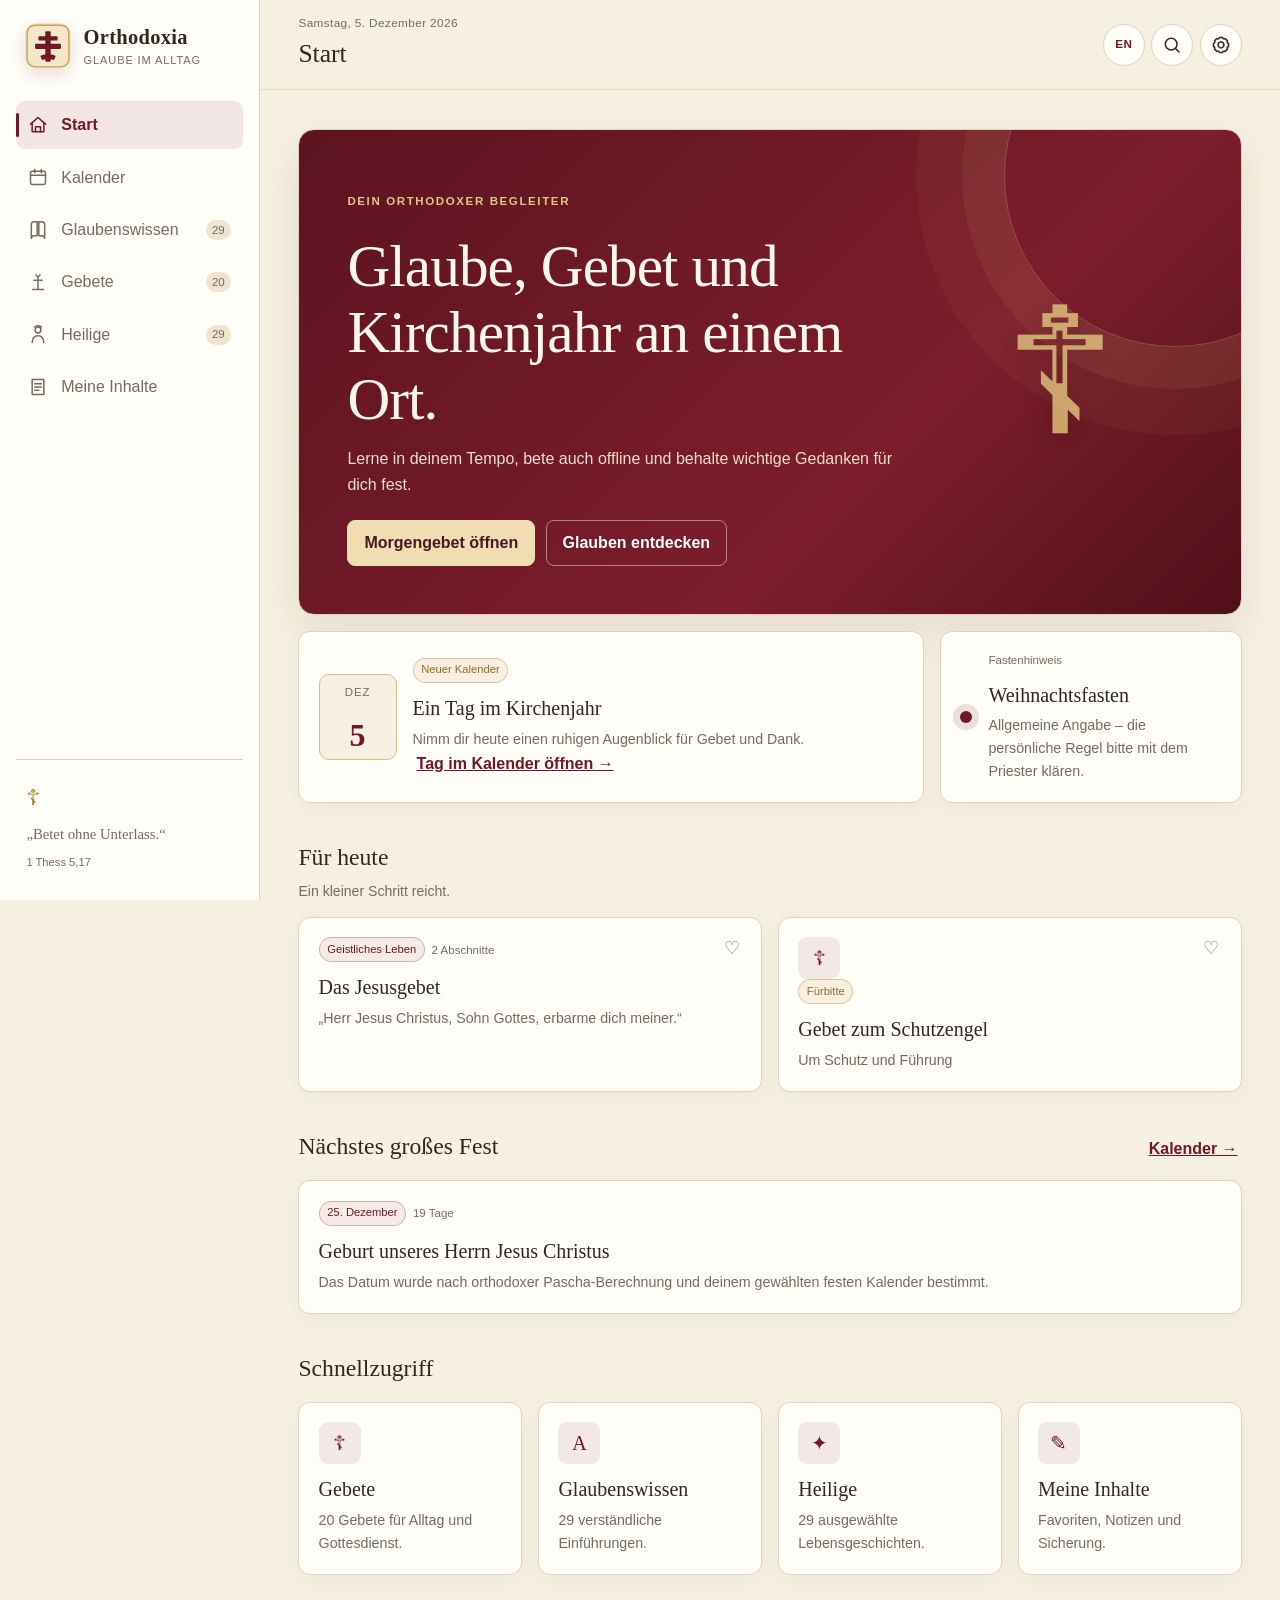
==== index.html @ 467b4af4 "Add files via upload" ====
<!doctype html>
<html lang="de" data-theme="light">
  <head>
    <meta charset="UTF-8" />
    <meta name="viewport" content="width=device-width, initial-scale=1, viewport-fit=cover" />
    <meta name="theme-color" content="#6f1827" />
    <meta name="description" content="Orthodoxia – Gebete, Glaubenswissen, Heilige und orthodoxer Kalender auf Deutsch und Englisch." />
    <meta property="og:type" content="website" />
    <meta property="og:title" content="Orthodoxia" />
    <meta property="og:description" content="Glaube, Gebet und Kirchenjahr – auf Deutsch und Englisch." />
    <meta property="og:image" content="./og.png" />
    <meta name="twitter:card" content="summary_large_image" />
    <meta name="twitter:title" content="Orthodoxia" />
    <meta name="twitter:description" content="Glaube, Gebet und Kirchenjahr – auf Deutsch und Englisch." />
    <meta name="twitter:image" content="./og.png" />
    <meta name="apple-mobile-web-app-capable" content="yes" />
    <meta name="apple-mobile-web-app-status-bar-style" content="default" />
    <meta name="apple-mobile-web-app-title" content="Orthodoxia" />
    <meta name="format-detection" content="telephone=no" />
    <title>Orthodoxia</title>
    <link rel="manifest" href="./manifest.webmanifest" />
    <link rel="icon" href="./icons/icon.svg" type="image/svg+xml" />
    <link rel="apple-touch-icon" href="./icons/apple-touch-icon.png" />
    <link rel="stylesheet" href="./css/style.css" />
  </head>
  <body>
    <a class="skip-link" href="#main-content">Zum Inhalt springen</a>

    <div class="app-shell">
      <aside class="sidebar" aria-label="Hauptnavigation">
        <a class="brand" href="#home" aria-label="Orthodoxia – Startseite">
          <img src="./icons/icon.svg" alt="" width="46" height="46" />
          <span><strong>Orthodoxia</strong><small data-i18n="brandSubtitle">Glaube im Alltag</small></span>
        </a>
        <nav class="side-nav" id="side-nav"></nav>
        <div class="sidebar-verse">
          <span class="ornament" aria-hidden="true">☦</span>
          <p data-i18n="sidebarQuote">„Betet ohne Unterlass.“</p>
          <small>1 Thess 5,17</small>
        </div>
      </aside>

      <div class="page-column">
        <header class="topbar">
          <button class="icon-button mobile-menu" id="mobile-menu" type="button" aria-label="Menü öffnen" aria-controls="mobile-drawer" aria-expanded="false">
            <span></span><span></span><span></span>
          </button>
          <div class="topbar-title">
            <p id="today-line"></p>
            <h1 id="page-title">Orthodoxia</h1>
          </div>
          <div class="topbar-actions">
            <button class="language-button" id="language-toggle" type="button" aria-label="Sprache wechseln">EN</button>
            <button class="icon-button" id="search-button" type="button" aria-label="Suche öffnen">
              <svg viewBox="0 0 24 24" aria-hidden="true"><circle cx="11" cy="11" r="7"></circle><path d="m16.5 16.5 4 4"></path></svg>
            </button>
            <button class="icon-button" id="settings-button" type="button" aria-label="Einstellungen öffnen">
              <svg viewBox="0 0 24 24" aria-hidden="true"><path d="M12 15.5a3.5 3.5 0 1 0 0-7 3.5 3.5 0 0 0 0 7Z"></path><path d="M19.4 15a1.7 1.7 0 0 0 .34 1.88l.06.06-2.83 2.83-.06-.06a1.7 1.7 0 0 0-1.88-.34 1.7 1.7 0 0 0-1.03 1.56V21h-4v-.07A1.7 1.7 0 0 0 8.95 19.4a1.7 1.7 0 0 0-1.88.34l-.06.06-2.83-2.83.06-.06A1.7 1.7 0 0 0 4.58 15 1.7 1.7 0 0 0 3.03 14H3v-4h.07A1.7 1.7 0 0 0 4.6 8.95a1.7 1.7 0 0 0-.34-1.88l-.06-.06 2.83-2.83.06.06A1.7 1.7 0 0 0 9 4.58 1.7 1.7 0 0 0 10 3.03V3h4v.07A1.7 1.7 0 0 0 15.05 4.6a1.7 1.7 0 0 0 1.88-.34l.06-.06 2.83 2.83-.06.06A1.7 1.7 0 0 0 19.42 9 1.7 1.7 0 0 0 20.97 10H21v4h-.07A1.7 1.7 0 0 0 19.4 15Z"></path></svg>
            </button>
          </div>
        </header>

        <main id="main-content" tabindex="-1"></main>

        <nav class="bottom-nav" id="bottom-nav" aria-label="Mobile Navigation"></nav>
      </div>
    </div>

    <div class="drawer-backdrop" id="drawer-backdrop" hidden></div>
    <aside class="mobile-drawer" id="mobile-drawer" aria-label="Menü" aria-hidden="true">
      <div class="drawer-head">
        <a class="brand" href="#home"><img src="./icons/icon.svg" alt="" width="42" height="42" /><strong>Orthodoxia</strong></a>
        <button class="icon-button" id="drawer-close" type="button" aria-label="Menü schließen">×</button>
      </div>
      <nav id="drawer-nav"></nav>
      <p class="drawer-note" data-i18n="localOnly">Favoriten und Notizen bleiben ausschließlich auf diesem Gerät.</p>
    </aside>

    <dialog class="content-dialog" id="content-dialog">
      <form method="dialog"><button class="dialog-close" aria-label="Schließen">×</button></form>
      <article id="dialog-content"></article>
    </dialog>

    <dialog class="search-dialog" id="search-dialog">
      <div class="search-head">
        <svg viewBox="0 0 24 24" aria-hidden="true"><circle cx="11" cy="11" r="7"></circle><path d="m16.5 16.5 4 4"></path></svg>
        <input id="global-search" type="search" autocomplete="off" placeholder="Alles durchsuchen …" aria-label="Alles durchsuchen" />
        <form method="dialog"><button type="submit" data-i18n="close">Schließen</button></form>
      </div>
      <div id="search-results" class="search-results"></div>
    </dialog>

    <dialog class="settings-dialog" id="settings-dialog">
      <form method="dialog"><button class="dialog-close" aria-label="Schließen">×</button></form>
      <div id="settings-content"></div>
    </dialog>

    <div class="toast" id="toast" role="status" aria-live="polite"></div>

    <script src="./js/content.js"></script>
    <script src="./js/prayers.js"></script>
    <script src="./js/saints.js"></script>
    <script src="./js/calendar.js"></script>
    <script src="./js/app-core.js"></script>
    <script src="./js/views.js"></script>
    <script src="./js/app.js"></script>
  </body>
</html>
---- css/style.css ----
:root {
  --wine: #701827;
  --wine-dark: #4d101b;
  --gold: #aa8130;
  --gold-soft: #d6bf86;
  --ink: #30271f;
  --muted: #776b5f;
  --paper: #f6f0e2;
  --paper-deep: #eee4cf;
  --surface: #fffdf8;
  --line: #ded2bb;
  --success: #4f6b47;
  --shadow: 0 16px 42px rgba(62, 37, 24, 0.09);
  --serif: Georgia, "Times New Roman", serif;
  --sans: -apple-system, BlinkMacSystemFont, "Segoe UI", Arial, sans-serif;
  --text-scale: 1;
  color-scheme: light;
}

html[data-theme="dark"] {
  --ink: #f2e9d9;
  --muted: #c0b4a4;
  --paper: #1c1816;
  --paper-deep: #28211d;
  --surface: #241e1a;
  --line: #493c34;
  --gold-soft: #8e713b;
  --shadow: 0 18px 46px rgba(0, 0, 0, 0.28);
  color-scheme: dark;
}

* { box-sizing: border-box; }
html { scroll-behavior: smooth; background: var(--paper); font-size: calc(16px * var(--text-scale)); }
body { margin: 0; min-width: 320px; background: var(--paper); color: var(--ink); font-family: var(--sans); line-height: 1.6; }
button, input, select, textarea { font: inherit; }
button { color: inherit; }
a { color: inherit; }
img { display: block; max-width: 100%; }
svg { fill: none; stroke: currentColor; stroke-linecap: round; stroke-linejoin: round; stroke-width: 1.8; }

.skip-link { position: fixed; left: 1rem; top: -5rem; z-index: 200; padding: .7rem 1rem; border-radius: .5rem; background: var(--wine); color: #fff; transition: top .2s; }
.skip-link:focus { top: 1rem; }

.app-shell { min-height: 100vh; }
.sidebar { position: fixed; inset: 0 auto 0 0; z-index: 20; display: flex; width: 260px; flex-direction: column; border-right: 1px solid var(--line); background: var(--surface); padding: 1.45rem 1rem; }
.brand { display: flex; align-items: center; gap: .8rem; padding: 0 .55rem; color: var(--ink); text-decoration: none; }
.brand img { flex: 0 0 auto; border-radius: 12px; box-shadow: 0 5px 16px rgba(86, 34, 34, .15); }
.brand span { display: grid; line-height: 1.1; }
.brand strong { font-family: var(--serif); font-size: 1.28rem; letter-spacing: .015em; }
.brand small { margin-top: .3rem; color: var(--muted); font-size: .69rem; letter-spacing: .08em; text-transform: uppercase; }

.side-nav { display: grid; gap: .32rem; margin-top: 2rem; }
.nav-link { position: relative; display: flex; min-height: 46px; align-items: center; gap: .8rem; border: 0; border-radius: 9px; background: transparent; color: var(--muted); cursor: pointer; padding: .68rem .78rem; text-align: left; text-decoration: none; transition: background .18s, color .18s; }
.nav-link svg { width: 20px; height: 20px; }
.nav-link:hover { background: var(--paper); color: var(--ink); }
.nav-link.active { background: color-mix(in srgb, var(--wine) 10%, var(--surface)); color: var(--wine); font-weight: 700; }
html[data-theme="dark"] .nav-link.active { color: #e5b3bb; }
.nav-link.active::before { position: absolute; left: 0; width: 3px; height: 24px; border-radius: 99px; background: var(--wine); content: ""; }
.nav-count { margin-left: auto; min-width: 1.45rem; border-radius: 99px; background: var(--paper-deep); padding: .05rem .36rem; color: var(--muted); font-size: .72rem; text-align: center; }
.sidebar-verse { margin-top: auto; border-top: 1px solid var(--line); padding: 1.3rem .65rem .2rem; color: var(--muted); }
.sidebar-verse .ornament { color: var(--gold); font-size: 1.35rem; }
.sidebar-verse p { margin: .45rem 0 .1rem; font-family: var(--serif); font-size: .92rem; }
.sidebar-verse small { font-size: .7rem; }

.page-column { min-height: 100vh; margin-left: 260px; }
.topbar { position: sticky; top: 0; z-index: 12; display: flex; min-height: 78px; align-items: center; justify-content: space-between; gap: 1rem; border-bottom: 1px solid color-mix(in srgb, var(--line) 78%, transparent); background: color-mix(in srgb, var(--paper) 92%, transparent); padding: .9rem clamp(1rem, 3vw, 2.5rem); backdrop-filter: blur(14px); }
.topbar-title p { margin: 0; color: var(--muted); font-size: .74rem; letter-spacing: .03em; }
.topbar-title h1 { margin: .05rem 0 0; font-family: var(--serif); font-size: clamp(1.28rem, 2vw, 1.6rem); font-weight: 500; }
.topbar-actions { display: flex; align-items: center; gap: .4rem; }
.icon-button, .language-button { display: grid; width: 42px; height: 42px; place-items: center; border: 1px solid var(--line); border-radius: 50%; background: var(--surface); cursor: pointer; transition: transform .15s, border-color .15s, background .15s; }
.icon-button:hover, .language-button:hover { border-color: var(--gold); background: var(--paper-deep); }
.icon-button:active, .language-button:active { transform: scale(.96); }
.icon-button svg { width: 20px; height: 20px; }
.language-button { color: var(--wine); font-size: .73rem; font-weight: 800; letter-spacing: .04em; }
.mobile-menu { display: none; }
.mobile-menu span { width: 18px; height: 1.5px; background: currentColor; }

#main-content { width: min(1180px, 100%); margin: 0 auto; padding: clamp(1rem, 3vw, 2.5rem) clamp(1rem, 3vw, 2.5rem) 5.5rem; outline: none; }
.page-intro { display: flex; align-items: end; justify-content: space-between; gap: 1.5rem; margin: .3rem 0 1.5rem; }
.eyebrow { margin: 0 0 .35rem; color: var(--wine); font-size: .72rem; font-weight: 800; letter-spacing: .14em; text-transform: uppercase; }
.page-intro h2, .hero h2 { margin: 0; font-family: var(--serif); font-weight: 500; letter-spacing: -.015em; }
.page-intro h2 { font-size: clamp(1.8rem, 4vw, 2.7rem); }
.page-intro p:not(.eyebrow) { max-width: 42rem; margin: .55rem 0 0; color: var(--muted); }

.hero { position: relative; overflow: hidden; display: grid; min-height: 300px; grid-template-columns: minmax(0, 1.35fr) minmax(250px, .65fr); gap: 2rem; border: 1px solid var(--line); border-radius: 16px; background: linear-gradient(135deg, #5d1320 0%, #7d1d2d 64%, #501019 100%); box-shadow: var(--shadow); color: #fff8e8; padding: clamp(1.4rem, 4vw, 3rem); }
.hero::after { position: absolute; right: -105px; top: -125px; width: 340px; height: 340px; border: 1px solid rgba(222, 195, 127, .3); border-radius: 50%; box-shadow: 0 0 0 42px rgba(222, 195, 127, .07), 0 0 0 88px rgba(222, 195, 127, .045); content: ""; }
.hero-copy { position: relative; z-index: 1; align-self: center; }
.hero .eyebrow { color: #e1c688; }
.hero h2 { max-width: 720px; font-size: clamp(2rem, 5vw, 3.7rem); line-height: 1.12; }
.hero p { max-width: 650px; margin: .9rem 0 1.4rem; color: #eadfcd; }
.hero-actions { display: flex; flex-wrap: wrap; gap: .65rem; }
.hero-symbol { position: relative; z-index: 1; display: grid; place-items: center; color: #dbbd78; font-size: clamp(7rem, 16vw, 11rem); line-height: 1; opacity: .85; text-shadow: 0 8px 25px rgba(0,0,0,.18); }

.button { display: inline-flex; min-height: 42px; align-items: center; justify-content: center; gap: .45rem; border: 1px solid var(--wine); border-radius: 8px; background: var(--wine); color: #fff; cursor: pointer; padding: .58rem 1rem; font-weight: 700; text-decoration: none; transition: transform .15s, filter .15s; }
.button:hover { filter: brightness(1.08); }
.button:active { transform: translateY(1px); }
.button.light { border-color: #f0ddb2; background: #f0ddb2; color: #4b1720; }
.button.ghost-light { border-color: rgba(255,255,255,.46); background: transparent; color: #fff; }
.button.secondary { border-color: var(--line); background: var(--surface); color: var(--ink); }
.button.small { min-height: 36px; padding: .42rem .7rem; font-size: .82rem; }
.text-button { border: 0; background: transparent; color: var(--wine); cursor: pointer; padding: .25rem; font-weight: 700; }

.section-head { display: flex; align-items: end; justify-content: space-between; gap: 1rem; margin: 2.25rem 0 .9rem; }
.section-head h3 { margin: 0; font-family: var(--serif); font-size: 1.48rem; font-weight: 500; }
.section-head p { margin: .2rem 0 0; color: var(--muted); font-size: .88rem; }
.grid { display: grid; gap: 1rem; }
.grid.two { grid-template-columns: repeat(2, minmax(0, 1fr)); }
.grid.three { grid-template-columns: repeat(3, minmax(0, 1fr)); }
.grid.four { grid-template-columns: repeat(4, minmax(0, 1fr)); }

.card { position: relative; border: 1px solid var(--line); border-radius: 12px; background: var(--surface); color: inherit; padding: 1.2rem; box-shadow: 0 7px 24px rgba(57, 38, 25, .04); text-decoration: none; }
.card.interactive { cursor: pointer; transition: transform .17s, border-color .17s, box-shadow .17s; }
.card.interactive:hover { transform: translateY(-2px); border-color: var(--gold-soft); box-shadow: var(--shadow); }
.card .icon-tile { display: grid; width: 42px; height: 42px; place-items: center; border-radius: 9px; background: color-mix(in srgb, var(--wine) 9%, var(--surface)); color: var(--wine); font-family: var(--serif); font-size: 1.25rem; }
.card h3, .card h4 { margin: .75rem 0 .36rem; font-family: var(--serif); font-weight: 500; line-height: 1.35; }
.card h3 { font-size: 1.25rem; }
.card h4 { font-size: 1.05rem; }
.card p { margin: .3rem 0 0; color: var(--muted); font-size: .89rem; }
.card-meta { display: flex; flex-wrap: wrap; align-items: center; gap: .42rem; margin-bottom: .5rem; color: var(--muted); font-size: .72rem; }
.pill { display: inline-flex; align-items: center; border: 1px solid var(--line); border-radius: 99px; background: var(--paper); padding: .17rem .48rem; font-size: .7rem; }
.pill.wine { border-color: color-mix(in srgb, var(--wine) 28%, transparent); background: color-mix(in srgb, var(--wine) 8%, var(--surface)); color: var(--wine); }
.pill.gold { border-color: color-mix(in srgb, var(--gold) 38%, transparent); background: color-mix(in srgb, var(--gold) 11%, var(--surface)); color: color-mix(in srgb, var(--gold) 78%, var(--ink)); }
.favorite-button { position: absolute; right: .78rem; top: .78rem; display: grid; width: 34px; height: 34px; place-items: center; border: 0; border-radius: 50%; background: transparent; color: var(--muted); cursor: pointer; font-size: 1.15rem; }
.favorite-button:hover { background: var(--paper); }
.favorite-button.active { color: var(--wine); }
.favorite-button span { pointer-events: none; }

.daily-grid { display: grid; grid-template-columns: 1.35fr .65fr; gap: 1rem; margin-top: 1rem; }
.daily-feast { display: grid; grid-template-columns: auto 1fr; gap: 1rem; align-items: center; }
.date-seal { display: grid; min-width: 78px; min-height: 86px; place-items: center; border: 1px solid var(--gold-soft); border-radius: 10px; background: var(--paper); text-align: center; }
.date-seal strong { display: block; color: var(--wine); font-family: var(--serif); font-size: 2rem; line-height: 1; }
.date-seal span { color: var(--muted); font-size: .72rem; letter-spacing: .07em; text-transform: uppercase; }
.status-card { display: flex; align-items: center; gap: 1rem; }
.status-dot { width: 12px; height: 12px; flex: 0 0 auto; border-radius: 50%; background: var(--success); box-shadow: 0 0 0 7px color-mix(in srgb, var(--success) 13%, transparent); }
.status-dot.fast { background: var(--wine); box-shadow: 0 0 0 7px color-mix(in srgb, var(--wine) 13%, transparent); }

.toolbar { display: flex; flex-wrap: wrap; align-items: center; justify-content: space-between; gap: .7rem; margin-bottom: 1rem; }
.chip-row { display: flex; flex-wrap: wrap; gap: .42rem; }
.chip { border: 1px solid var(--line); border-radius: 99px; background: var(--surface); cursor: pointer; padding: .42rem .75rem; color: var(--muted); font-size: .8rem; }
.chip.active { border-color: var(--wine); background: var(--wine); color: #fff; }
.inline-search { display: flex; min-width: min(100%, 260px); align-items: center; gap: .45rem; border: 1px solid var(--line); border-radius: 8px; background: var(--surface); padding: .5rem .7rem; }
.inline-search svg { width: 17px; height: 17px; color: var(--muted); }
.inline-search input { width: 100%; border: 0; outline: 0; background: transparent; color: var(--ink); }

.calendar-layout { display: grid; grid-template-columns: minmax(0, 1.5fr) minmax(285px, .5fr); gap: 1rem; }
.calendar-card { border: 1px solid var(--line); border-radius: 12px; background: var(--surface); padding: clamp(.7rem, 2vw, 1.25rem); }
.calendar-head { display: flex; align-items: center; justify-content: space-between; gap: .5rem; margin-bottom: .8rem; }
.calendar-head h3 { margin: 0; font-family: var(--serif); font-size: 1.35rem; font-weight: 500; text-align: center; }
.calendar-weekdays, .calendar-days { display: grid; grid-template-columns: repeat(7, 1fr); gap: .24rem; }
.calendar-weekdays span { padding: .4rem .1rem; color: var(--muted); font-size: .7rem; font-weight: 700; text-align: center; text-transform: uppercase; }
.calendar-day { position: relative; display: flex; min-height: 64px; flex-direction: column; align-items: flex-start; border: 1px solid transparent; border-radius: 7px; background: transparent; cursor: pointer; padding: .43rem; text-align: left; }
.calendar-day:hover { border-color: var(--gold-soft); background: var(--paper); }
.calendar-day.outside { color: color-mix(in srgb, var(--muted) 48%, transparent); }
.calendar-day.today { border-color: var(--gold); }
.calendar-day.selected { background: var(--wine); color: #fff; }
.calendar-day .day-number { font-weight: 700; }
.calendar-day .day-dots { display: flex; gap: 3px; margin-top: auto; }
.calendar-day .dot { width: 5px; height: 5px; border-radius: 50%; background: var(--gold); }
.calendar-day .dot.fast { background: var(--wine); }
.calendar-day.selected .dot { background: #f0dcae; }
.day-panel h3 { margin: .25rem 0 .2rem; font-family: var(--serif); font-size: 1.45rem; font-weight: 500; }
.day-panel .day-list { display: grid; gap: .7rem; margin-top: 1rem; }
.day-event { border-left: 3px solid var(--gold); padding-left: .72rem; }
.day-event.fast { border-left-color: var(--wine); }
.day-event strong { display: block; font-family: var(--serif); font-weight: 500; }
.day-event small { color: var(--muted); }
.calendar-legend { display: flex; flex-wrap: wrap; gap: .7rem; margin-top: .8rem; color: var(--muted); font-size: .75rem; }
.calendar-legend span { display: flex; align-items: center; gap: .3rem; }
.legend-dot { width: 7px; height: 7px; border-radius: 50%; background: var(--gold); }
.legend-dot.fast { background: var(--wine); }

.empty-state { border: 1px dashed var(--line); border-radius: 12px; padding: 2.2rem 1rem; color: var(--muted); text-align: center; }
.empty-state .symbol { color: var(--gold); font-size: 2.5rem; }
.empty-state h3 { margin: .45rem 0; color: var(--ink); font-family: var(--serif); font-weight: 500; }
.notes-list { display: grid; gap: .7rem; }
.note-row { display: grid; grid-template-columns: 1fr auto; gap: 1rem; align-items: start; border: 1px solid var(--line); border-radius: 10px; background: var(--surface); padding: 1rem; }
.note-row h4 { margin: 0; font-family: var(--serif); font-weight: 500; }
.note-row p { margin: .35rem 0 0; color: var(--muted); white-space: pre-wrap; }
.note-actions { display: flex; gap: .3rem; }

.content-dialog, .settings-dialog, .search-dialog { width: min(720px, calc(100% - 2rem)); max-height: min(88vh, 900px); border: 1px solid var(--line); border-radius: 14px; background: var(--surface); color: var(--ink); box-shadow: 0 24px 80px rgba(24, 13, 9, .35); padding: 0; }
.content-dialog::backdrop, .settings-dialog::backdrop, .search-dialog::backdrop { background: rgba(30, 20, 16, .58); backdrop-filter: blur(3px); }
.dialog-close { position: sticky; z-index: 3; float: right; right: 1rem; top: 1rem; display: grid; width: 38px; height: 38px; place-items: center; border: 1px solid var(--line); border-radius: 50%; background: var(--surface); color: var(--ink); cursor: pointer; font-size: 1.35rem; }
#dialog-content { padding: clamp(1.25rem, 4vw, 3rem); }
.dialog-kicker { margin: 0 0 .6rem; color: var(--wine); font-size: .72rem; font-weight: 800; letter-spacing: .12em; text-transform: uppercase; }
#dialog-content h2 { max-width: 90%; margin: 0 0 .7rem; font-family: var(--serif); font-size: clamp(1.75rem, 5vw, 2.7rem); font-weight: 500; line-height: 1.18; }
.dialog-summary { margin: 0 0 1.5rem; color: var(--muted); font-size: 1.02rem; }
.article-body { font-family: Georgia, "Times New Roman", serif; font-size: 1.04rem; line-height: 1.82; }
.article-body p { margin: 0 0 1.1rem; }
.article-body h3 { margin: 1.7rem 0 .7rem; font-family: var(--serif); font-weight: 500; }
.article-body blockquote, .prayer-body { margin: 1.2rem 0; border-left: 3px solid var(--gold); background: var(--paper); padding: 1rem 1.15rem; white-space: pre-line; }
.prayer-body { font-family: Georgia, "Times New Roman", serif; font-size: 1.08rem; line-height: 1.9; }
.key-points { display: grid; gap: .55rem; margin: 1rem 0; padding: 0; list-style: none; }
.key-points li { position: relative; padding-left: 1.5rem; }
.key-points li::before { position: absolute; left: 0; color: var(--gold); content: "☦"; }
.personal-note { margin-top: 1.6rem; border-top: 1px solid var(--line); padding-top: 1.25rem; }
.personal-note label { display: block; margin-bottom: .4rem; font-weight: 700; }
.personal-note textarea { width: 100%; min-height: 110px; resize: vertical; border: 1px solid var(--line); border-radius: 8px; background: var(--paper); color: var(--ink); padding: .75rem; }
.dialog-actions { display: flex; flex-wrap: wrap; gap: .55rem; margin-top: .75rem; }

.search-dialog { width: min(760px, calc(100% - 1rem)); vertical-align: top; margin-top: max(1rem, 7vh); }
.search-head { display: flex; align-items: center; gap: .7rem; border-bottom: 1px solid var(--line); padding: .8rem 1rem; }
.search-head svg { width: 21px; height: 21px; color: var(--muted); }
.search-head input { min-width: 0; flex: 1; border: 0; outline: 0; background: transparent; color: var(--ink); font-size: 1rem; }
.search-head button { border: 0; background: transparent; color: var(--wine); cursor: pointer; font-size: .8rem; font-weight: 700; }
.search-results { display: grid; max-height: 62vh; overflow: auto; padding: .55rem; }
.search-result { display: grid; grid-template-columns: auto 1fr; gap: .75rem; border: 0; border-radius: 8px; background: transparent; color: var(--ink); cursor: pointer; padding: .75rem; text-align: left; }
.search-result:hover, .search-result:focus { background: var(--paper); }
.search-result .type-icon { display: grid; width: 34px; height: 34px; place-items: center; border-radius: 7px; background: var(--paper-deep); color: var(--wine); }
.search-result strong { display: block; font-family: var(--serif); font-weight: 500; }
.search-result small { color: var(--muted); }

.settings-dialog { width: min(560px, calc(100% - 2rem)); }
#settings-content { padding: clamp(1.2rem, 4vw, 2.3rem); }
#settings-content h2 { margin: 0 0 1.4rem; font-family: var(--serif); font-size: 2rem; font-weight: 500; }
.setting-group { border-top: 1px solid var(--line); padding: 1rem 0; }
.setting-group:first-of-type { border-top: 0; }
.setting-group > label, .setting-group > strong { display: block; margin-bottom: .45rem; }
.setting-group p { margin: .2rem 0 .65rem; color: var(--muted); font-size: .82rem; }
.segmented { display: grid; grid-auto-flow: column; grid-auto-columns: 1fr; gap: .25rem; border: 1px solid var(--line); border-radius: 9px; background: var(--paper); padding: .25rem; }
.segmented button { border: 0; border-radius: 6px; background: transparent; cursor: pointer; padding: .48rem; font-size: .8rem; }
.segmented button.active { background: var(--surface); box-shadow: 0 2px 8px rgba(45,25,18,.08); color: var(--wine); font-weight: 700; }
.install-steps { margin: .55rem 0 0; padding-left: 1.25rem; color: var(--muted); font-size: .86rem; }

.mobile-drawer, .drawer-backdrop { display: none; }
.bottom-nav { display: none; }
.toast { position: fixed; z-index: 300; left: 50%; bottom: 1.2rem; max-width: calc(100% - 2rem); transform: translate(-50%, 140%); border: 1px solid var(--gold-soft); border-radius: 8px; background: var(--ink); color: var(--paper); padding: .65rem .95rem; box-shadow: var(--shadow); font-size: .83rem; opacity: 0; transition: transform .2s, opacity .2s; }
.toast.show { transform: translate(-50%, 0); opacity: 1; }

@media (max-width: 1040px) {
  .sidebar { width: 224px; }
  .page-column { margin-left: 224px; }
  .grid.four { grid-template-columns: repeat(2, minmax(0, 1fr)); }
  .hero { grid-template-columns: 1fr 180px; }
}

@media (max-width: 780px) {
  .sidebar { display: none; }
  .page-column { margin-left: 0; }
  .topbar { min-height: 68px; padding: .65rem 1rem; }
  .topbar-title p { display: none; }
  .mobile-menu { display: grid; align-content: center; gap: 4px; }
  .topbar-actions { gap: .25rem; }
  .topbar-actions .icon-button, .topbar-actions .language-button { width: 38px; height: 38px; }
  #main-content { padding-bottom: 6.5rem; }
  .hero { min-height: 360px; grid-template-columns: 1fr; }
  .hero-symbol { position: absolute; right: 1rem; bottom: -.4rem; opacity: .16; }
  .daily-grid, .calendar-layout { grid-template-columns: 1fr; }
  .grid.three { grid-template-columns: repeat(2, minmax(0, 1fr)); }
  .bottom-nav { position: fixed; z-index: 15; right: 0; bottom: 0; left: 0; display: grid; grid-template-columns: repeat(5, 1fr); border-top: 1px solid var(--line); background: color-mix(in srgb, var(--surface) 95%, transparent); padding: .32rem max(.25rem, env(safe-area-inset-right)) calc(.3rem + env(safe-area-inset-bottom)) max(.25rem, env(safe-area-inset-left)); box-shadow: 0 -8px 26px rgba(46, 29, 20, .07); backdrop-filter: blur(14px); }
  .bottom-nav .nav-link { display: grid; min-height: 52px; justify-items: center; gap: .08rem; border-radius: 6px; padding: .22rem .1rem; font-size: .64rem; }
  .bottom-nav .nav-link svg { width: 19px; height: 19px; }
  .bottom-nav .nav-link.active::before { inset: auto auto -1px; width: 24px; height: 2px; }
  .bottom-nav .nav-count { display: none; }
  .drawer-backdrop { position: fixed; z-index: 39; inset: 0; background: rgba(30, 20, 16, .48); }
  .drawer-backdrop:not([hidden]) { display: block; }
  .mobile-drawer { position: fixed; z-index: 40; inset: 0 auto 0 0; display: flex; width: min(320px, 86vw); flex-direction: column; border-right: 1px solid var(--line); background: var(--surface); padding: 1rem; transform: translateX(-105%); transition: transform .22s ease; }
  .mobile-drawer.open { transform: translateX(0); }
  .drawer-head { display: flex; align-items: center; justify-content: space-between; border-bottom: 1px solid var(--line); padding-bottom: .9rem; }
  .drawer-head .brand { padding: 0; }
  .drawer-head .icon-button { font-size: 1.4rem; }
  .mobile-drawer nav { display: grid; gap: .28rem; margin-top: 1rem; }
  .drawer-note { margin-top: auto; border-top: 1px solid var(--line); padding: 1rem .35rem 0; color: var(--muted); font-size: .75rem; }
}

@media (max-width: 520px) {
  .grid.two, .grid.three, .grid.four { grid-template-columns: 1fr; }
  .page-intro { align-items: start; flex-direction: column; }
  .hero { border-radius: 12px; }
  .daily-feast { align-items: start; }
  .date-seal { min-width: 66px; min-height: 74px; }
  .calendar-day { min-height: 50px; padding: .3rem; }
  .calendar-day .day-number { font-size: .84rem; }
  .calendar-weekdays span { font-size: .62rem; }
  .content-dialog { width: calc(100% - .75rem); max-height: 92vh; }
  .note-row { grid-template-columns: 1fr; }
}

@media (prefers-reduced-motion: reduce) {
  *, *::before, *::after { scroll-behavior: auto !important; transition-duration: .01ms !important; animation-duration: .01ms !important; }
}

@media print {
  .sidebar, .topbar, .bottom-nav, .favorite-button, .dialog-actions, .personal-note { display: none !important; }
  .page-column { margin: 0; }
  #main-content { padding: 0; }
  body { background: #fff; color: #000; }
  .card, .calendar-card { box-shadow: none; }
}
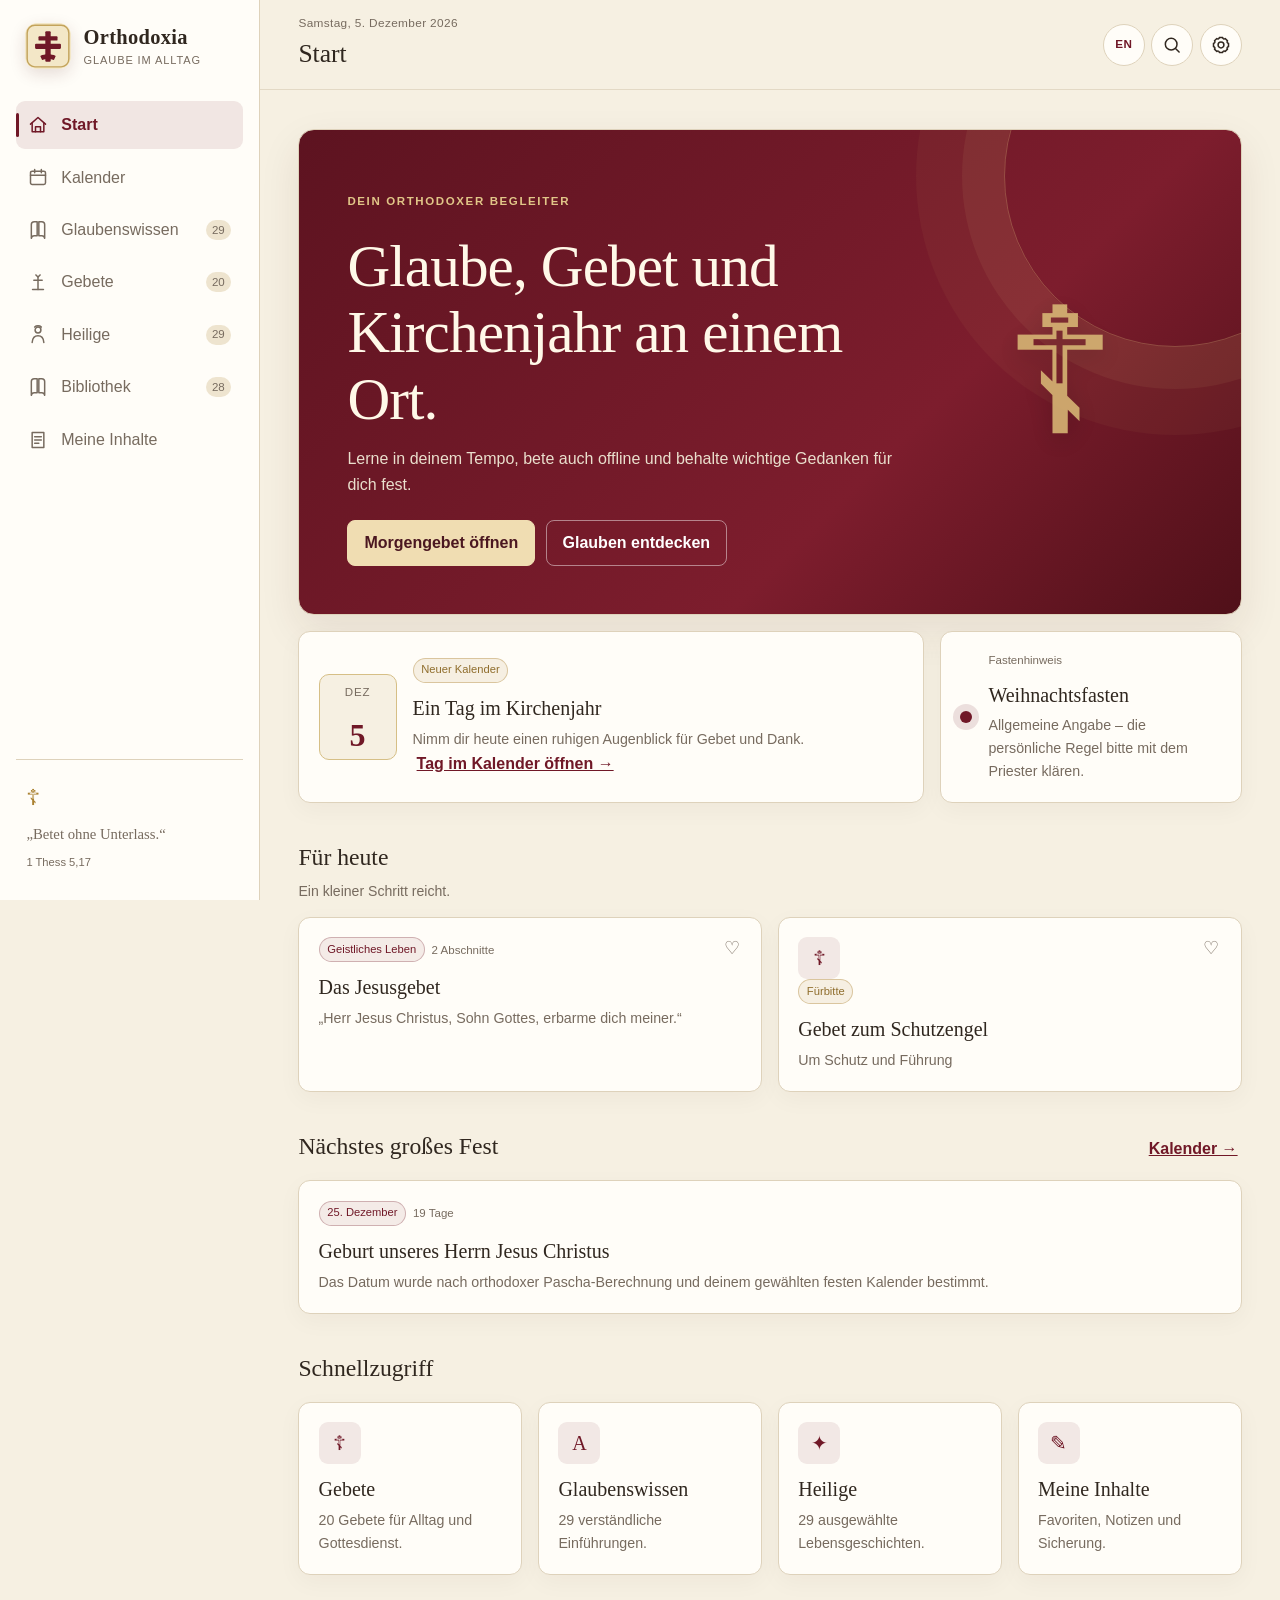
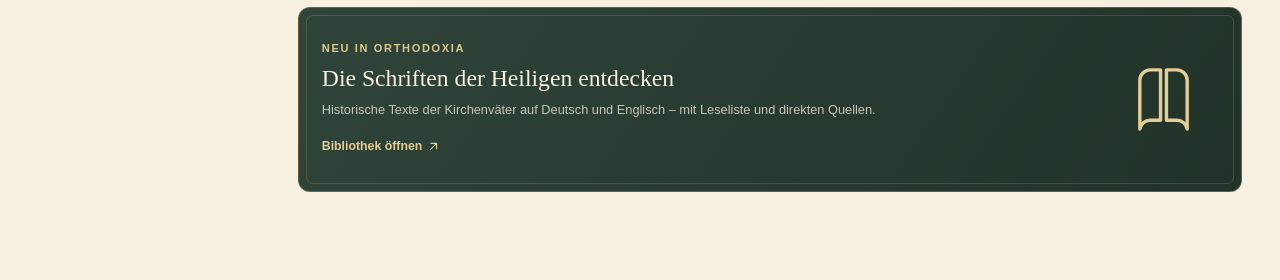
==== commit a7829688: "Add files via upload" ====
--- a/index.html
+++ b/index.html
@@ -22,6 +22,7 @@
     <link rel="icon" href="./icons/icon.svg" type="image/svg+xml" />
     <link rel="apple-touch-icon" href="./icons/apple-touch-icon.png" />
     <link rel="stylesheet" href="./css/style.css" />
+    <link rel="stylesheet" href="./css/library.css" />
   </head>
   <body>
     <a class="skip-link" href="#main-content">Zum Inhalt springen</a>
@@ -103,6 +104,7 @@
     <script src="./js/calendar.js"></script>
     <script src="./js/app-core.js"></script>
     <script src="./js/views.js"></script>
+    <script src="./js/library.js"></script>
     <script src="./js/app.js"></script>
   </body>
 </html>
--- a/css/library.css
+++ b/css/library.css
@@ -0,0 +1,162 @@
+.library-hero {
+  position: relative;
+  overflow: hidden;
+  display: grid;
+  min-height: 360px;
+  grid-template-columns: minmax(0, 1.55fr) minmax(180px, .65fr);
+  align-items: center;
+  gap: 2rem;
+  border: 1px solid rgba(196, 161, 94, .45);
+  border-radius: 16px;
+  background: linear-gradient(125deg, #25372d 0%, #32483a 53%, #19281f 100%);
+  box-shadow: var(--shadow);
+  color: #f7f0df;
+  padding: clamp(1.65rem, 5vw, 3.4rem);
+}
+
+.library-hero::before,
+.library-hero::after {
+  position: absolute;
+  pointer-events: none;
+  border: 1px solid rgba(214, 188, 127, .22);
+  content: "";
+}
+
+.library-hero::before { inset: 11px; border-radius: 10px; }
+.library-hero::after { right: -105px; top: -115px; width: 340px; height: 340px; border-radius: 50%; box-shadow: 0 0 0 46px rgba(214, 188, 127, .045), 0 0 0 91px rgba(214, 188, 127, .03); }
+.library-hero-copy { position: relative; z-index: 1; }
+.library-kicker { margin: 0 0 .68rem; color: #ddc78f; font-size: .69rem; font-weight: 800; letter-spacing: .15em; text-transform: uppercase; }
+.library-hero h2 { max-width: 610px; margin: 0; font-family: var(--serif); font-size: clamp(2.3rem, 5.5vw, 4.15rem); font-weight: 500; letter-spacing: -.035em; line-height: 1.06; }
+.library-introduction { max-width: 560px; margin: 1rem 0 0; color: rgba(247, 240, 223, .82); font-size: 1rem; line-height: 1.75; }
+.library-statistics { display: flex; flex-wrap: wrap; gap: 1.65rem; margin-top: 1.65rem; }
+.library-statistics span { display: grid; gap: .06rem; color: rgba(247, 240, 223, .68); font-size: .72rem; }
+.library-statistics strong { color: #e9d19a; font-family: var(--serif); font-size: 1.45rem; font-weight: 500; line-height: 1.2; }
+.library-hero-art { position: relative; z-index: 1; display: grid; place-items: center; }
+.library-hero-frame { display: grid; width: min(100%, 170px); aspect-ratio: 4/5; place-items: center; border: 1px solid rgba(231, 207, 151, .46); outline: 1px solid rgba(231, 207, 151, .19); outline-offset: 10px; }
+.library-hero-frame svg { width: 74px; height: 110px; color: #e6ce97; stroke-width: 1.3; }
+
+.library-controls { margin-top: 1.55rem; border: 1px solid var(--line); border-radius: 12px; background: var(--surface); padding: 1rem; }
+.library-search-field { display: flex; min-height: 52px; align-items: center; gap: .72rem; border: 1px solid var(--line); border-radius: 8px; background: var(--paper); padding: .65rem .85rem; }
+.library-search-field svg { width: 19px; height: 19px; flex: 0 0 auto; color: var(--muted); }
+.library-search-field input { width: 100%; border: 0; outline: 0; background: transparent; color: var(--ink); }
+.library-search-field:focus-within { border-color: var(--gold); }
+.library-control-row { display: flex; flex-wrap: wrap; align-items: center; gap: .75rem; margin-top: .88rem; }
+.library-language-switch { display: inline-flex; border: 1px solid var(--line); border-radius: 8px; background: var(--paper); padding: 3px; }
+.library-language-button { min-width: 46px; min-height: 34px; border: 0; border-radius: 6px; background: transparent; color: var(--muted); cursor: pointer; padding: .34rem .68rem; font-size: .8rem; font-weight: 700; }
+.library-language-button.is-active { background: var(--surface); box-shadow: 0 1px 5px rgba(40, 29, 19, .1); color: var(--ink); }
+.library-reading-list { display: inline-flex; min-height: 41px; align-items: center; gap: .46rem; border: 1px solid var(--line); border-radius: 8px; background: var(--surface); color: var(--ink); cursor: pointer; padding: .44rem .7rem; font-size: .8rem; }
+.library-reading-list svg { width: 15px; height: 15px; }
+.library-reading-list > span { min-width: 1.3rem; border-radius: 99px; background: var(--paper-deep); padding: .04rem .34rem; color: var(--muted); font-size: .72rem; text-align: center; }
+.library-reading-list.is-active { border-color: var(--wine); color: var(--wine); }
+.library-sort { display: inline-flex; align-items: center; gap: .42rem; margin-left: auto; color: var(--muted); font-size: .79rem; }
+.library-sort select { min-height: 40px; border: 1px solid var(--line); border-radius: 8px; background: var(--surface); color: var(--ink); padding: .36rem .48rem; }
+.library-categories { display: flex; flex-wrap: wrap; gap: .46rem; margin-top: 1rem; border-top: 1px solid var(--line); padding-top: .9rem; }
+.library-chip { min-height: 36px; border: 1px solid var(--line); border-radius: 99px; background: var(--surface); color: var(--muted); cursor: pointer; padding: .35rem .73rem; font-size: .75rem; transition: border-color .18s, background .18s, color .18s; }
+.library-chip:hover { border-color: var(--gold); color: var(--ink); }
+.library-chip.is-active { border-color: #31483a; background: #31483a; color: #fff; }
+
+.library-results-header { display: flex; align-items: end; justify-content: space-between; gap: 1rem; margin: 2.3rem 0 1rem; }
+.library-results-kicker { margin: 0 0 .25rem; color: var(--gold); font-size: .68rem; font-weight: 800; letter-spacing: .11em; text-transform: uppercase; }
+.library-results-header h3,
+.library-source-panel h3 { margin: 0; font-family: var(--serif); font-size: clamp(1.45rem, 3vw, 1.85rem); font-weight: 500; line-height: 1.25; }
+#library-result-count { margin: 0 0 .18rem; color: var(--muted); font-size: .79rem; white-space: nowrap; }
+.library-grid { display: grid; grid-template-columns: repeat(3, minmax(0, 1fr)); gap: 1rem; }
+.library-card { position: relative; overflow: hidden; min-height: 330px; border: 1px solid var(--line); border-radius: 9px; background: var(--surface); box-shadow: 0 7px 22px rgba(57, 38, 25, .035); transition: transform .18s, border-color .18s, box-shadow .18s; }
+.library-card:hover { transform: translateY(-3px); border-color: var(--gold-soft); box-shadow: var(--shadow); }
+.library-card[hidden] { display: none; }
+.library-card-spine { position: absolute; inset: 0 auto 0 0; width: 6px; background: #32483a; }
+.library-spine-doctrine { background: #32483a; }
+.library-spine-prayer { background: #946f39; }
+.library-spine-monastic { background: #64503e; }
+.library-spine-catechesis { background: #34516a; }
+.library-spine-pastoral { background: #783143; }
+.library-spine-letters { background: #70566c; }
+.library-spine-icons { background: #9c7027; }
+.library-card-body { display: flex; min-height: 330px; flex-direction: column; padding: 1rem 1rem .88rem 1.16rem; }
+.library-card-top { display: flex; min-height: 28px; align-items: center; justify-content: space-between; gap: .6rem; }
+.library-language { color: var(--muted); font-size: .65rem; font-weight: 800; letter-spacing: .1em; text-transform: uppercase; }
+.library-bookmark { display: grid; width: 34px; height: 34px; place-items: center; border: 0; border-radius: 50%; background: transparent; color: var(--muted); cursor: pointer; }
+.library-bookmark:hover { background: var(--paper); }
+.library-bookmark svg { width: 18px; height: 18px; pointer-events: none; }
+.library-bookmark.is-saved { color: var(--wine); }
+.library-bookmark.is-saved svg { fill: color-mix(in srgb, var(--wine) 17%, transparent); }
+.library-book-author { margin: .8rem 0 .38rem; color: var(--gold); font-size: .75rem; font-weight: 700; line-height: 1.4; }
+.library-book-title { margin: 0; font-family: var(--serif); font-size: 1.24rem; font-weight: 500; letter-spacing: -.012em; line-height: 1.28; }
+.library-book-description { margin: .64rem 0 .85rem; color: var(--muted); font-size: .78rem; line-height: 1.68; }
+.library-book-meta { display: flex; flex-wrap: wrap; gap: .35rem; margin-top: auto; }
+.library-book-meta span { border: 1px solid var(--line); border-radius: 99px; background: var(--paper); padding: .17rem .44rem; color: var(--muted); font-size: .63rem; }
+.library-book-actions { display: flex; align-items: center; justify-content: space-between; gap: .6rem; margin-top: .88rem; border-top: 1px solid var(--line); padding-top: .78rem; }
+.library-open-button { display: inline-flex; min-height: 36px; align-items: center; gap: .34rem; border-radius: 6px; background: #32483a; color: #fff; padding: .4rem .66rem; font-size: .73rem; font-weight: 700; text-decoration: none; }
+.library-open-button:hover { background: #25382c; }
+.library-open-button svg { width: 14px; height: 14px; }
+.library-source-link { color: var(--muted); font-size: .73rem; text-decoration-color: var(--gold-soft); text-underline-offset: 3px; }
+.library-rights-note { margin: .63rem 0 0; color: var(--muted); font-size: .65rem; line-height: 1.35; }
+
+.library-empty { margin-top: 1rem; border: 1px dashed var(--line); border-radius: 10px; padding: 2.6rem 1rem; text-align: center; }
+.library-empty[hidden] { display: none; }
+.library-empty > svg { width: 34px; height: 34px; color: var(--gold); }
+.library-empty h3 { margin: .75rem 0 .25rem; font-family: var(--serif); font-weight: 500; }
+.library-empty p { max-width: 470px; margin: 0 auto; color: var(--muted); font-size: .86rem; }
+.library-source-panel { display: grid; grid-template-columns: minmax(0, 1.4fr) minmax(180px, .6fr); align-items: start; gap: 1.5rem; margin-top: 2rem; border: 1px solid var(--line); border-radius: 11px; background: var(--surface); padding: 1.25rem; }
+.library-source-panel h3 { font-size: 1.35rem; }
+.library-source-panel > div:first-child > p:last-child { margin: .6rem 0 0; color: var(--muted); font-size: .79rem; line-height: 1.7; }
+.library-source-buttons { display: grid; gap: .58rem; padding-top: .2rem; }
+.library-source-buttons a { color: var(--wine); font-size: .77rem; font-weight: 700; text-decoration-color: var(--gold-soft); text-underline-offset: 3px; }
+.library-source-buttons > span { margin-top: .18rem; color: var(--muted); font-size: .75rem; }
+
+.library-home-feature { position: relative; overflow: hidden; display: grid; min-height: 185px; grid-template-columns: minmax(0, 1fr) 110px; align-items: center; gap: 1rem; margin-top: 2rem; border: 1px solid rgba(185, 154, 94, .4); border-radius: 12px; background: linear-gradient(125deg, #304439, #223228); color: #f7f0df; padding: 1.4rem; text-decoration: none; }
+.library-home-feature::after { position: absolute; inset: 7px; pointer-events: none; border: 1px solid rgba(215, 190, 133, .2); border-radius: 7px; content: ""; }
+.library-home-feature > div { position: relative; z-index: 1; }
+.library-home-feature .library-kicker { margin-bottom: .34rem; }
+.library-home-feature h3 { margin: 0; font-family: var(--serif); font-size: 1.48rem; font-weight: 500; line-height: 1.25; }
+.library-home-feature > div:first-child > p:not(.library-kicker) { max-width: 590px; margin: .43rem 0 .73rem; color: rgba(247, 240, 223, .76); font-size: .8rem; }
+.library-home-feature > div:first-child > span { display: inline-flex; align-items: center; gap: .25rem; color: #e4cc96; font-size: .77rem; font-weight: 700; }
+.library-home-feature > div:first-child > span svg { width: 15px; height: 15px; }
+.library-home-art { display: grid; place-items: center; color: #e4cc96; }
+.library-home-art svg { width: 71px; height: 71px; stroke-width: 1.15; }
+
+html[data-theme="dark"] .library-chip.is-active { border-color: #63816c; background: #425747; }
+html[data-theme="dark"] .library-reading-list.is-active { border-color: #db9ba5; color: #efc0c7; }
+html[data-theme="dark"] .library-source-buttons a { color: #e7b3bb; }
+html[data-theme="dark"] .library-open-button { background: #445d4a; }
+html[data-theme="dark"] .library-open-button:hover { background: #526d58; }
+
+@media (max-width: 1130px) {
+  .library-grid { grid-template-columns: repeat(2, minmax(0, 1fr)); }
+}
+
+@media (max-width: 700px) {
+  .library-hero { min-height: 315px; grid-template-columns: minmax(0, 1fr) 96px; gap: .65rem; padding: 1.6rem 1.3rem; }
+  .library-hero::before { inset: 7px; }
+  .library-hero h2 { font-size: clamp(2rem, 8vw, 3rem); }
+  .library-introduction { font-size: .87rem; }
+  .library-statistics { gap: .85rem; margin-top: 1.3rem; }
+  .library-statistics span { font-size: .65rem; }
+  .library-statistics strong { font-size: 1.17rem; }
+  .library-hero-frame { width: 78px; outline-offset: 5px; }
+  .library-hero-frame svg { width: 43px; height: 68px; }
+  .library-controls { padding: .8rem; }
+  .library-control-row { gap: .5rem; }
+  .library-sort { margin-left: 0; }
+  .library-sort > span { display: none; }
+  .library-results-header { margin-top: 1.75rem; }
+  .library-grid { grid-template-columns: 1fr; }
+  .library-card,
+  .library-card-body { min-height: 290px; }
+  .library-source-panel { grid-template-columns: 1fr; gap: 1rem; }
+  .library-home-feature { grid-template-columns: minmax(0, 1fr) 62px; gap: .55rem; padding: 1.2rem; }
+  .library-home-art svg { width: 50px; height: 50px; }
+}
+
+@media (max-width: 395px) {
+  .library-hero { grid-template-columns: minmax(0, 1fr); }
+  .library-hero-art { display: none; }
+  .library-statistics { gap: .72rem; }
+  .library-language-button { min-width: 38px; padding-inline: .48rem; }
+  .library-reading-list { padding-inline: .49rem; }
+}
+
+@media (prefers-reduced-motion: reduce) {
+  .library-card,
+  .library-chip { transition: none; }
+}
